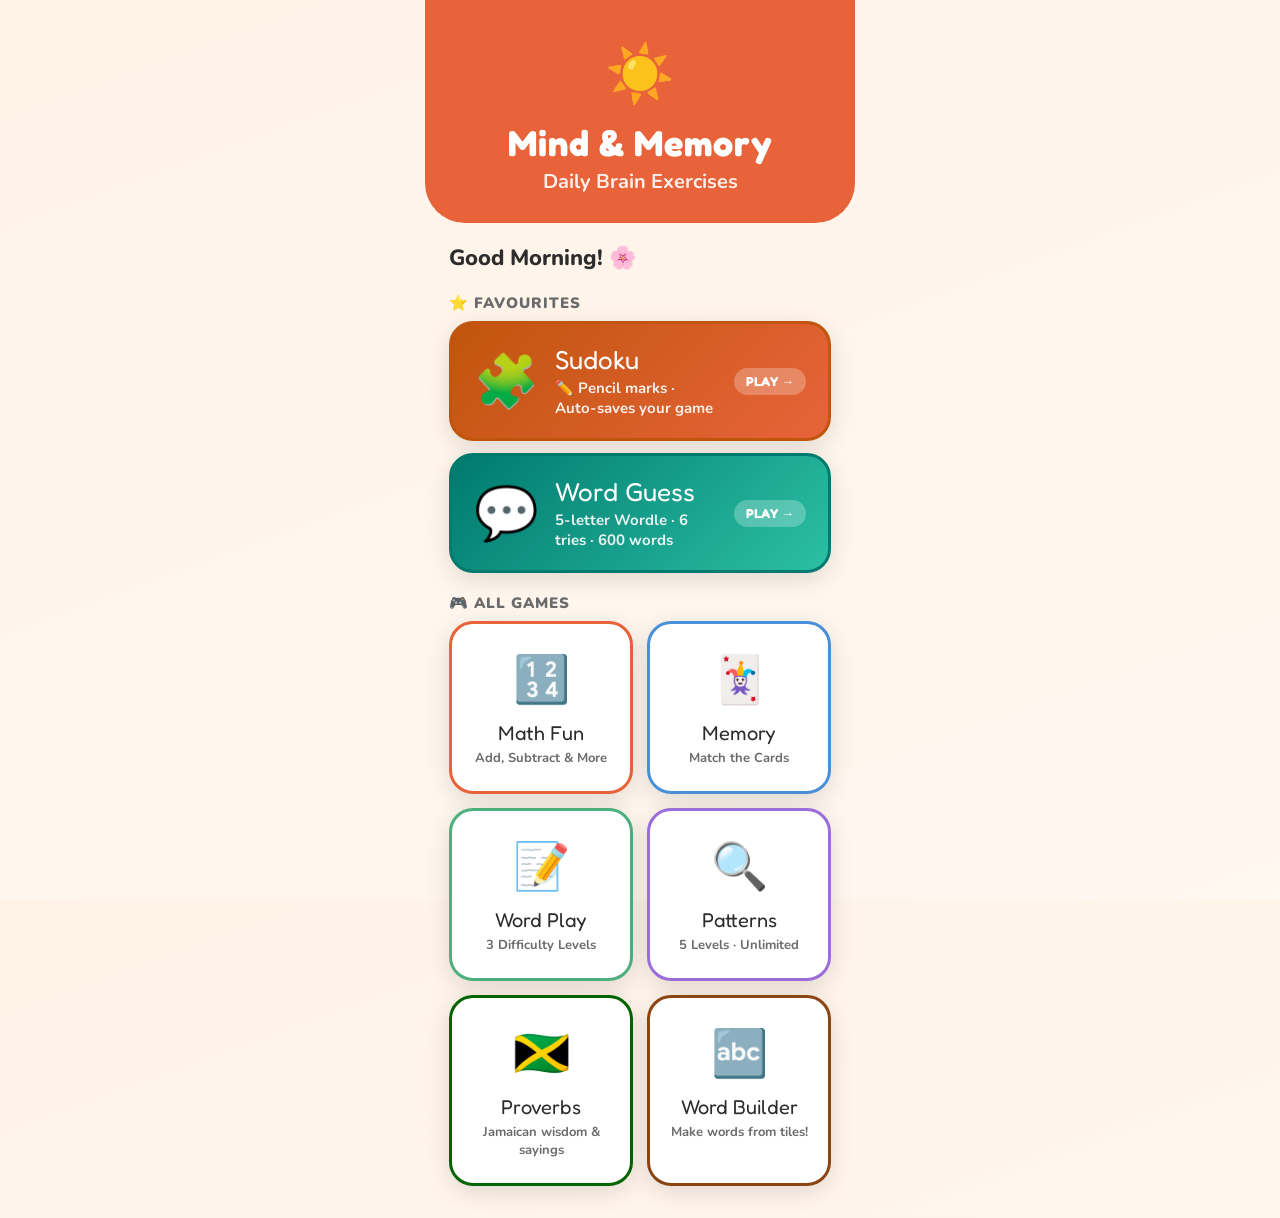
==== index.html @ 1f11b5a4 "scrabble add" ====
<!DOCTYPE html>
<html lang="en">
<head>
<meta charset="UTF-8">
<meta name="viewport" content="width=device-width, initial-scale=1.0, maximum-scale=1.0, minimum-scale=1.0, user-scalable=no">
<title>Mind & Memory</title>
<link rel="stylesheet" href="style.css">
<style>
  body { background: linear-gradient(160deg, #FFF3E8, #FFF8F0); }

  .home-header {
    background: var(--primary);
    padding: 36px 28px 28px;
    border-radius: 0 0 40px 40px;
    color: #fff; text-align: center;
  }
  .home-header .sun { font-size: 56px; margin-bottom: 8px; }
  .home-header h1   { font-family: 'Fredoka One', cursive; font-size: 36px; letter-spacing: 1px; margin-bottom: 4px; }
  .home-header p    { font-size: 20px; opacity: 0.9; font-weight: 700; }

  .home-greeting { padding: 20px 24px 6px; font-size: 22px; font-weight: 800; }

  /* ── Section labels ── */
  .section-label {
    padding: 14px 24px 8px;
    font-size: 15px; font-weight: 900;
    color: var(--subtext); letter-spacing: 1px;
    text-transform: uppercase;
  }

  /* ── Favourites row — full width cards, prominent ── */
  .favourites-row {
    display: flex; flex-direction: column;
    gap: 12px; padding: 0 24px 6px;
  }
  .fav-card {
    display: flex; align-items: center; gap: 16px;
    background: #fff; border-radius: var(--radius);
    padding: 20px 22px;
    box-shadow: var(--shadow);
    text-decoration: none; color: var(--text);
    border: 3px solid transparent;
    transition: transform 0.15s;
    -webkit-tap-highlight-color: transparent;
    user-select: none; position: relative; overflow: hidden;
  }
  .fav-card:active { transform: scale(0.97); }

  /* Sudoku — rich orange */
  .fav-card.sudoku {
    background: linear-gradient(135deg, #C0550D 0%, #E8633A 100%);
    border-color: #C0550D;
  }
  .fav-card.sudoku .fav-name,
  .fav-card.sudoku .fav-desc,
  .fav-card.sudoku .fav-badge { color: #fff; }

  /* Wordle — rich teal */
  .fav-card.wordle {
    background: linear-gradient(135deg, #007A6E 0%, #2BBFA4 100%);
    border-color: #007A6E;
  }
  .fav-card.wordle .fav-name,
  .fav-card.wordle .fav-desc,
  .fav-card.wordle .fav-badge { color: #fff; }

  .fav-icon  { font-size: 52px; flex-shrink: 0; }
  .fav-info  { flex: 1; }
  .fav-name  { font-family: 'Fredoka One', cursive; font-size: 26px; margin-bottom: 3px; }
  .fav-desc  { font-size: 15px; font-weight: 700; opacity: 0.9; }
  .fav-badge {
    font-family: 'Fredoka One', cursive;
    font-size: 13px; font-weight: 900;
    background: rgba(255,255,255,0.25);
    padding: 5px 12px; border-radius: 50px;
    flex-shrink: 0;
  }

  /* ── Regular game grid ── */
  .game-grid {
    display: grid; grid-template-columns: 1fr 1fr;
    gap: 14px; padding: 0 24px 32px;
  }
  .game-card {
    background: #fff; border-radius: var(--radius);
    padding: 24px 14px; text-align: center;
    box-shadow: var(--shadow); cursor: pointer;
    transition: transform 0.15s; border: 3px solid transparent;
    -webkit-tap-highlight-color: transparent; user-select: none;
    text-decoration: none; color: var(--text); display: block;
  }
  .game-card:active { transform: scale(0.96); }
  .game-card .icon      { font-size: 46px; margin-bottom: 10px; }
  .game-card .game-name { font-family: 'Fredoka One', cursive; font-size: 20px; margin-bottom: 4px; }
  .game-card .game-desc { font-size: 13px; color: var(--subtext); font-weight: 700; }

  .game-card.math     { border-color: var(--primary); }
  .game-card.memory   { border-color: var(--secondary); }
  .game-card.word     { border-color: var(--green); }
  .game-card.pattern  { border-color: var(--purple); }
  .game-card.proverbs { border-color: #006400; }
  .game-card.scrabble { border-color: #8B4513; }
</style>
</head>
<body>

<div class="home-header">
  <div class="sun">☀️</div>
  <h1>Mind & Memory</h1>
  <p>Daily Brain Exercises</p>
</div>

<div class="home-greeting" id="greeting">Good Morning! 🌸</div>

<!-- ── FAVOURITES ── -->
<div class="section-label">⭐ Favourites</div>
<div class="favourites-row">
  <a class="fav-card sudoku" href="sudoku.html">
    <div class="fav-icon">🧩</div>
    <div class="fav-info">
      <div class="fav-name">Sudoku</div>
      <div class="fav-desc">✏️ Pencil marks · Auto-saves your game</div>
    </div>
    <div class="fav-badge">PLAY →</div>
  </a>
  <a class="fav-card wordle" href="wordle.html">
    <div class="fav-icon">💬</div>
    <div class="fav-info">
      <div class="fav-name">Word Guess</div>
      <div class="fav-desc">5-letter Wordle · 6 tries · 600 words</div>
    </div>
    <div class="fav-badge">PLAY →</div>
  </a>
</div>

<!-- ── ALL GAMES ── -->
<div class="section-label">🎮 All Games</div>
<div class="game-grid">
  <a class="game-card math" href="math.html">
    <div class="icon">🔢</div>
    <div class="game-name">Math Fun</div>
    <div class="game-desc">Add, Subtract & More</div>
  </a>
  <a class="game-card memory" href="memory.html">
    <div class="icon">🃏</div>
    <div class="game-name">Memory</div>
    <div class="game-desc">Match the Cards</div>
  </a>
  <a class="game-card word" href="wordplay.html">
    <div class="icon">📝</div>
    <div class="game-name">Word Play</div>
    <div class="game-desc">3 Difficulty Levels</div>
  </a>
  <a class="game-card pattern" href="patterns.html">
    <div class="icon">🔍</div>
    <div class="game-name">Patterns</div>
    <div class="game-desc">5 Levels · Unlimited</div>
  </a>
  <a class="game-card proverbs" href="proverbs.html">
    <div class="icon">🇯🇲</div>
    <div class="game-name">Proverbs</div>
    <div class="game-desc">Jamaican wisdom & sayings</div>
  </a>
  <a class="game-card scrabble" href="scrabble.html">
    <div class="icon">🔤</div>
    <div class="game-name">Word Builder</div>
    <div class="game-desc">Make words from tiles!</div>
  </a>
</div>

<script>
  const h = new Date().getHours();
  document.getElementById('greeting').textContent =
    h < 12 ? 'Good Morning! 🌸' : h < 17 ? 'Good Afternoon! ☀️' : 'Good Evening! 🌙';
</script>
</body>
</html>
---- style.css ----
@import url('https://fonts.googleapis.com/css2?family=Nunito:wght@400;700;800;900&family=Fredoka+One&display=swap');

:root {
  --bg: #FFF8F0;
  --card: #FFFFFF;
  --primary: #E8633A;
  --secondary: #4A90D9;
  --green: #4CAF7D;
  --yellow: #F5C842;
  --purple: #9B6DD9;
  --teal: #2BBFA4;
  --text: #2C2C2C;
  --subtext: #6B6B6B;
  --border: #E8DDD0;
  --shadow: 0 6px 24px rgba(0,0,0,0.12);
  --radius: 24px;
}

/* Prevent double-tap zoom */
* {
  touch-action: manipulation;
}


* { box-sizing: border-box; margin: 0; padding: 0; }
html, body { height: 100%; }
body {
  font-family: 'Nunito', sans-serif;
  background: var(--bg);
  color: var(--text);
  max-width: 430px;
  margin: 0 auto;
  min-height: 100vh;
  overflow-x: hidden;
}

/* ── Back Button ── */
.back-btn {
  display: flex; align-items: center; gap: 10px;
  background: #fff; border: 3px solid var(--border);
  border-radius: 50px; padding: 14px 24px;
  font-size: 20px; font-weight: 800;
  font-family: 'Nunito', sans-serif;
  cursor: pointer; color: var(--text);
  margin: 20px 24px 0; width: fit-content;
  -webkit-tap-highlight-color: transparent;
  text-decoration: none;
}
.back-btn:active { transform: scale(0.96); }

/* ── Game Header ── */
.game-header {
  padding: 20px 24px 16px;
  display: flex; align-items: center; justify-content: space-between;
}
.game-title { font-family: 'Fredoka One', cursive; font-size: 28px; }
.score-badge {
  background: var(--yellow); border-radius: 50px;
  padding: 10px 20px; font-size: 20px; font-weight: 900;
}

/* ── Progress Bar ── */
.progress-bar-wrap {
  background: var(--border); border-radius: 50px;
  height: 12px; margin: 0 24px 16px; overflow: hidden;
}
.progress-bar-fill {
  height: 100%;
  background: linear-gradient(90deg, var(--primary), var(--yellow));
  border-radius: 50px; transition: width 0.4s ease;
}

/* ── Feedback ── */
.feedback-area {
  text-align: center; padding: 12px 24px;
  font-size: 26px; font-weight: 900; min-height: 52px;
}
.feedback-area.good { color: var(--green); }
.feedback-area.bad  { color: #EF5350; }
.feedback-area.hint { color: var(--teal); }

/* ── Result Popup Overlay ── */
.overlay {
  display: none; position: fixed; inset: 0;
  background: rgba(0,0,0,0.55); z-index: 100;
  align-items: center; justify-content: center;
}
.overlay.show { display: flex; }
.result-popup {
  background: #fff; border-radius: 32px;
  padding: 40px 32px; text-align: center;
  width: 88%; max-width: 360px;
  box-shadow: 0 20px 60px rgba(0,0,0,0.3);
}
.result-emoji { font-size: 72px; margin-bottom: 12px; }
.result-title { font-family: 'Fredoka One', cursive; font-size: 36px; margin-bottom: 8px; }
.result-score { font-size: 22px; color: var(--subtext); font-weight: 800; margin-bottom: 28px; }
.popup-btn {
  display: block; width: 100%;
  background: var(--primary); color: #fff; border: none;
  border-radius: 18px; padding: 20px;
  font-family: 'Fredoka One', cursive; font-size: 24px;
  cursor: pointer; margin-bottom: 14px;
  box-shadow: 0 4px 14px rgba(232,99,58,0.35);
  text-decoration: none; text-align: center;
}
.popup-btn.secondary {
  background: #fff; border: 3px solid var(--border);
  color: var(--text); box-shadow: none;
}
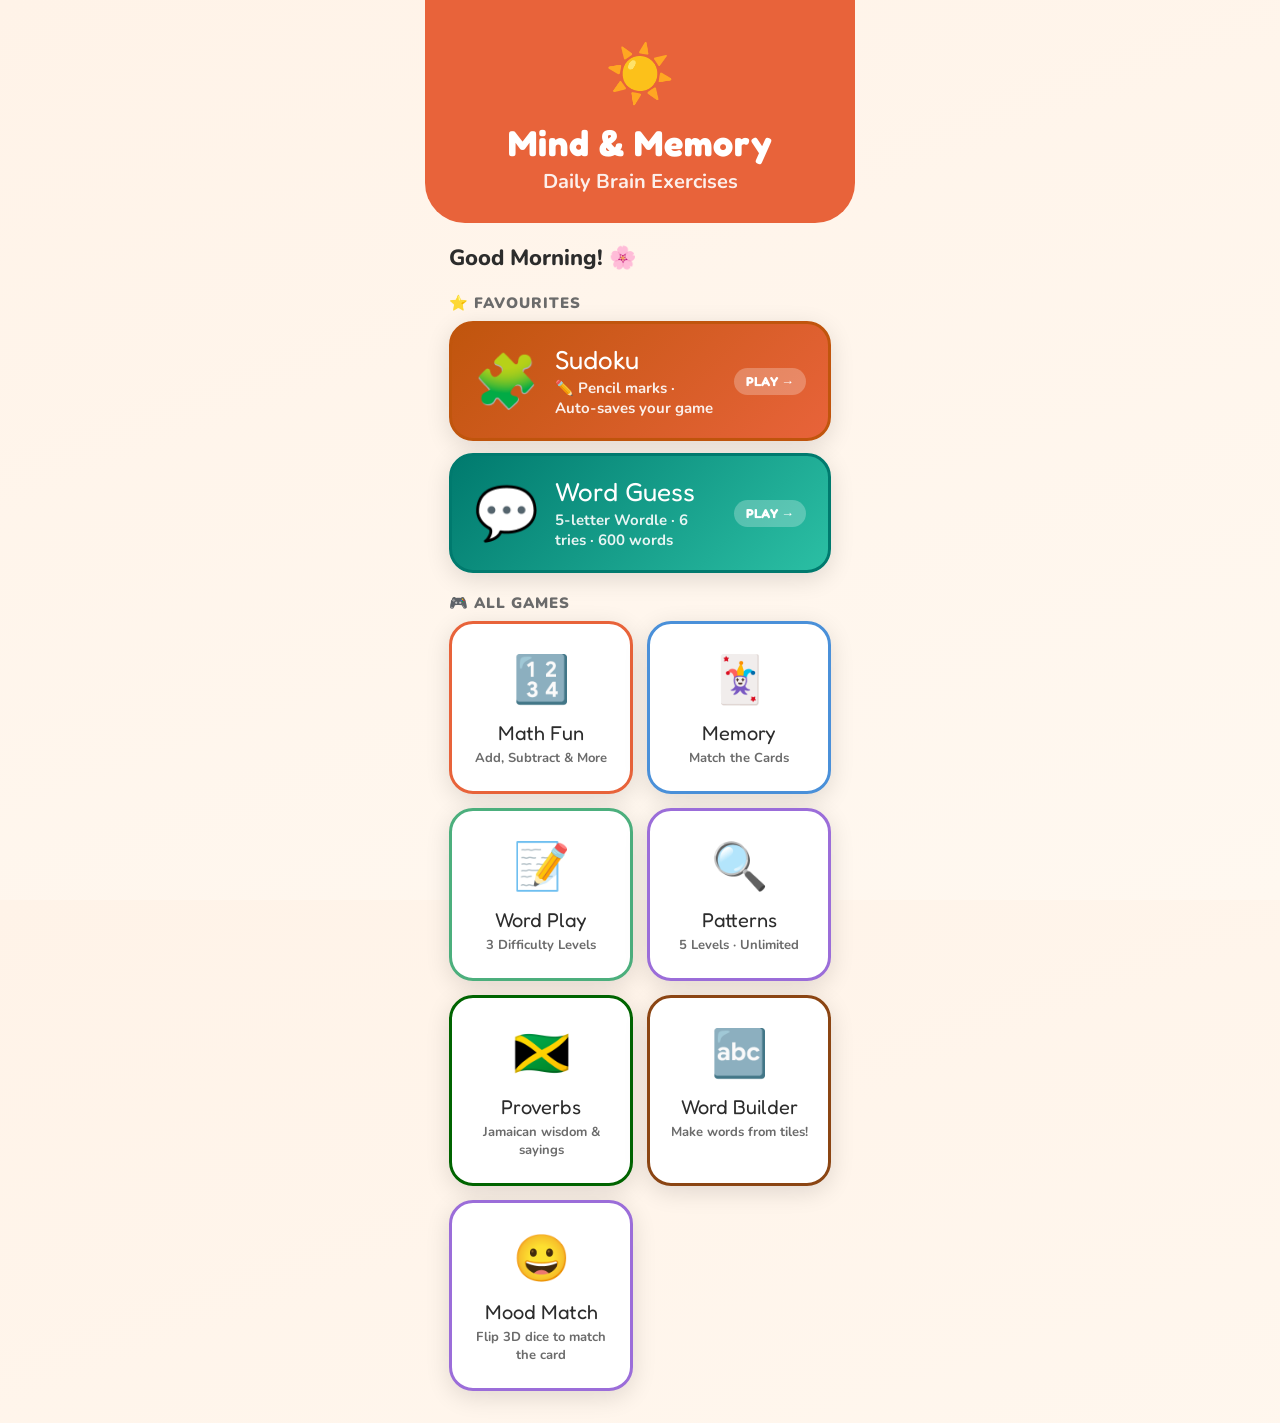
==== commit 951f79de: "Add Mood Match game — flip 3D dice to match the target card Players are shown a target card with thr" ====
--- a/index.html
+++ b/index.html
@@ -100,7 +100,13 @@
   .game-card.pattern  { border-color: var(--purple); }
   .game-card.proverbs { border-color: #006400; }
   .game-card.scrabble { border-color: #8B4513; }
+  .game-card.mood     { border-color: var(--purple); }
 </style>
+  <link rel="manifest" href="manifest.json">
+  <meta name="apple-mobile-web-app-capable" content="yes">
+  <meta name="apple-mobile-web-app-status-bar-style" content="black-translucent">
+  <meta name="apple-mobile-web-app-title" content="Mind &amp; Memory">
+  <meta name="theme-color" content="#E8633A">
 </head>
 <body>
 
@@ -166,6 +172,11 @@
     <div class="game-name">Word Builder</div>
     <div class="game-desc">Make words from tiles!</div>
   </a>
+  <a class="game-card mood" href="moodmatch.html">
+    <div class="icon">😀</div>
+    <div class="game-name">Mood Match</div>
+    <div class="game-desc">Flip 3D dice to match the card</div>
+  </a>
 </div>
 
 <script>
@@ -173,5 +184,10 @@
   document.getElementById('greeting').textContent =
     h < 12 ? 'Good Morning! 🌸' : h < 17 ? 'Good Afternoon! ☀️' : 'Good Evening! 🌙';
 </script>
+  <script>
+    if ("serviceWorker" in navigator) {
+      navigator.serviceWorker.register("/Mind-and-Memory/sw.js");
+    }
+  </script>
 </body>
 </html>
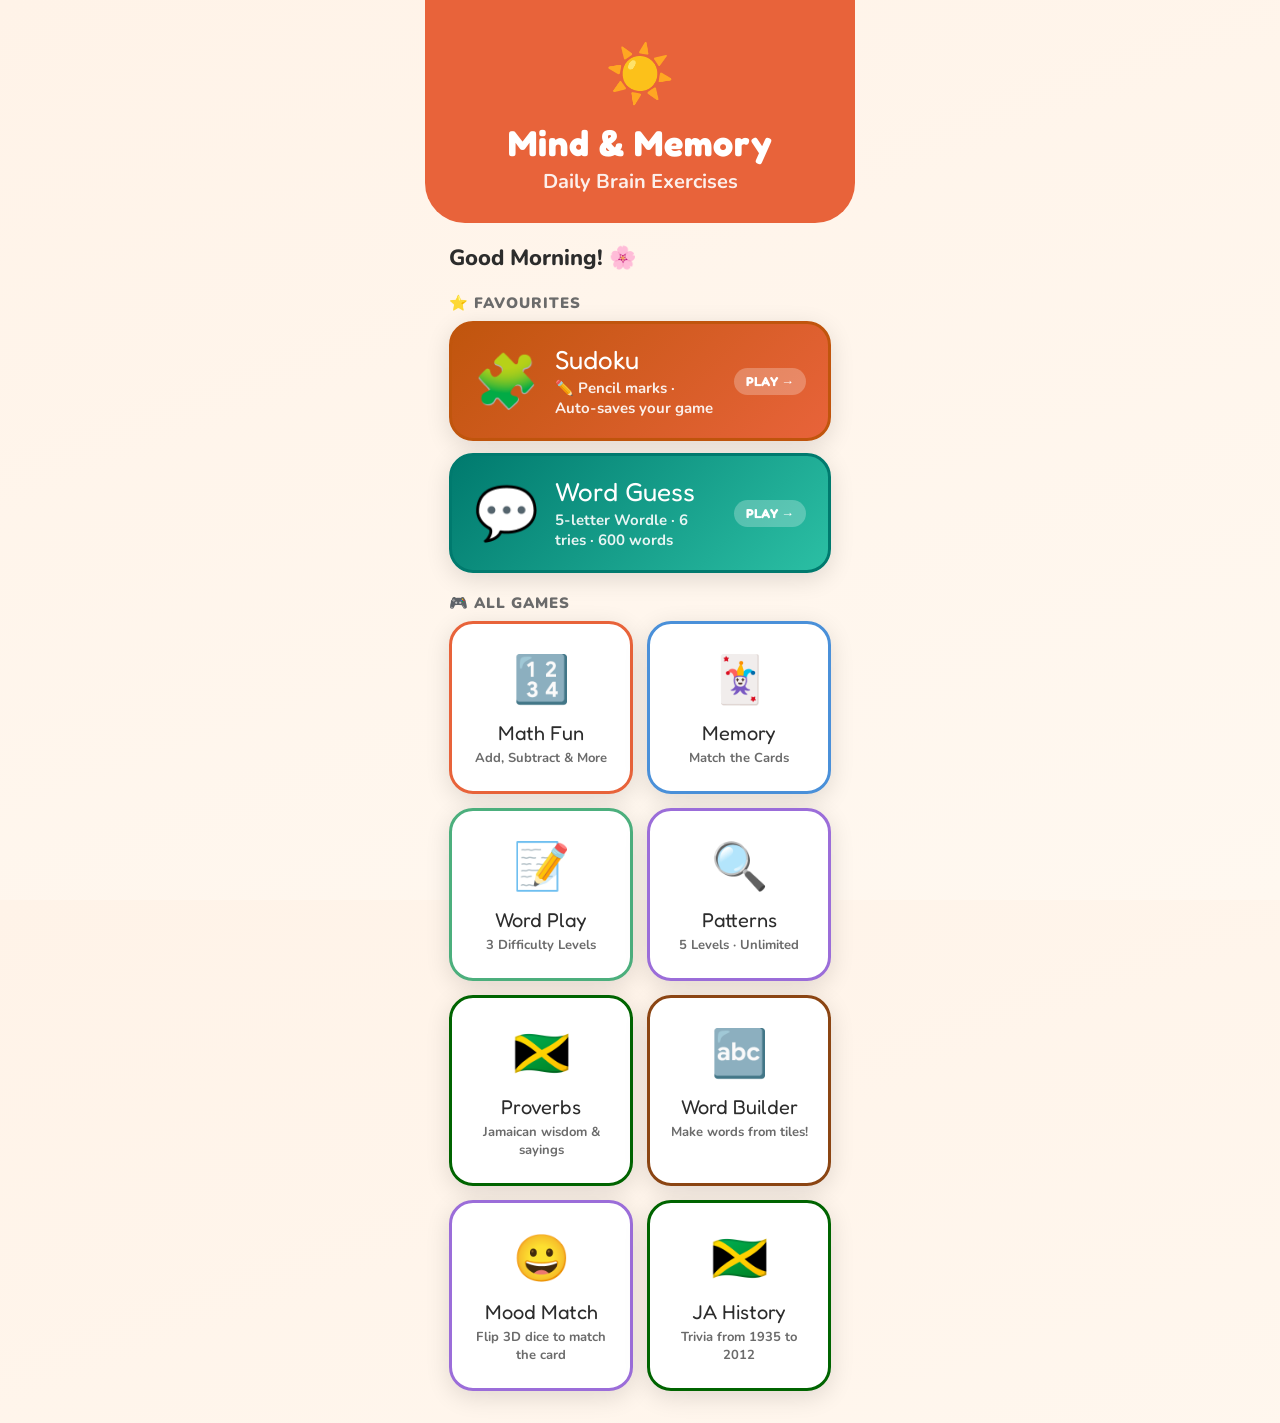
==== commit 387c3605: "Add Jamaican History trivia game (1935-2012) A new multiple-choice trivia game spanning Jamaica's la" ====
--- a/index.html
+++ b/index.html
@@ -101,6 +101,7 @@
   .game-card.proverbs { border-color: #006400; }
   .game-card.scrabble { border-color: #8B4513; }
   .game-card.mood     { border-color: var(--purple); }
+  .game-card.jhistory { border-color: #006400; }
 </style>
   <link rel="manifest" href="manifest.json">
   <meta name="apple-mobile-web-app-capable" content="yes">
@@ -177,6 +178,11 @@
     <div class="game-name">Mood Match</div>
     <div class="game-desc">Flip 3D dice to match the card</div>
   </a>
+  <a class="game-card jhistory" href="jhistory.html">
+    <div class="icon">🇯🇲</div>
+    <div class="game-name">JA History</div>
+    <div class="game-desc">Trivia from 1935 to 2012</div>
+  </a>
 </div>
 
 <script>
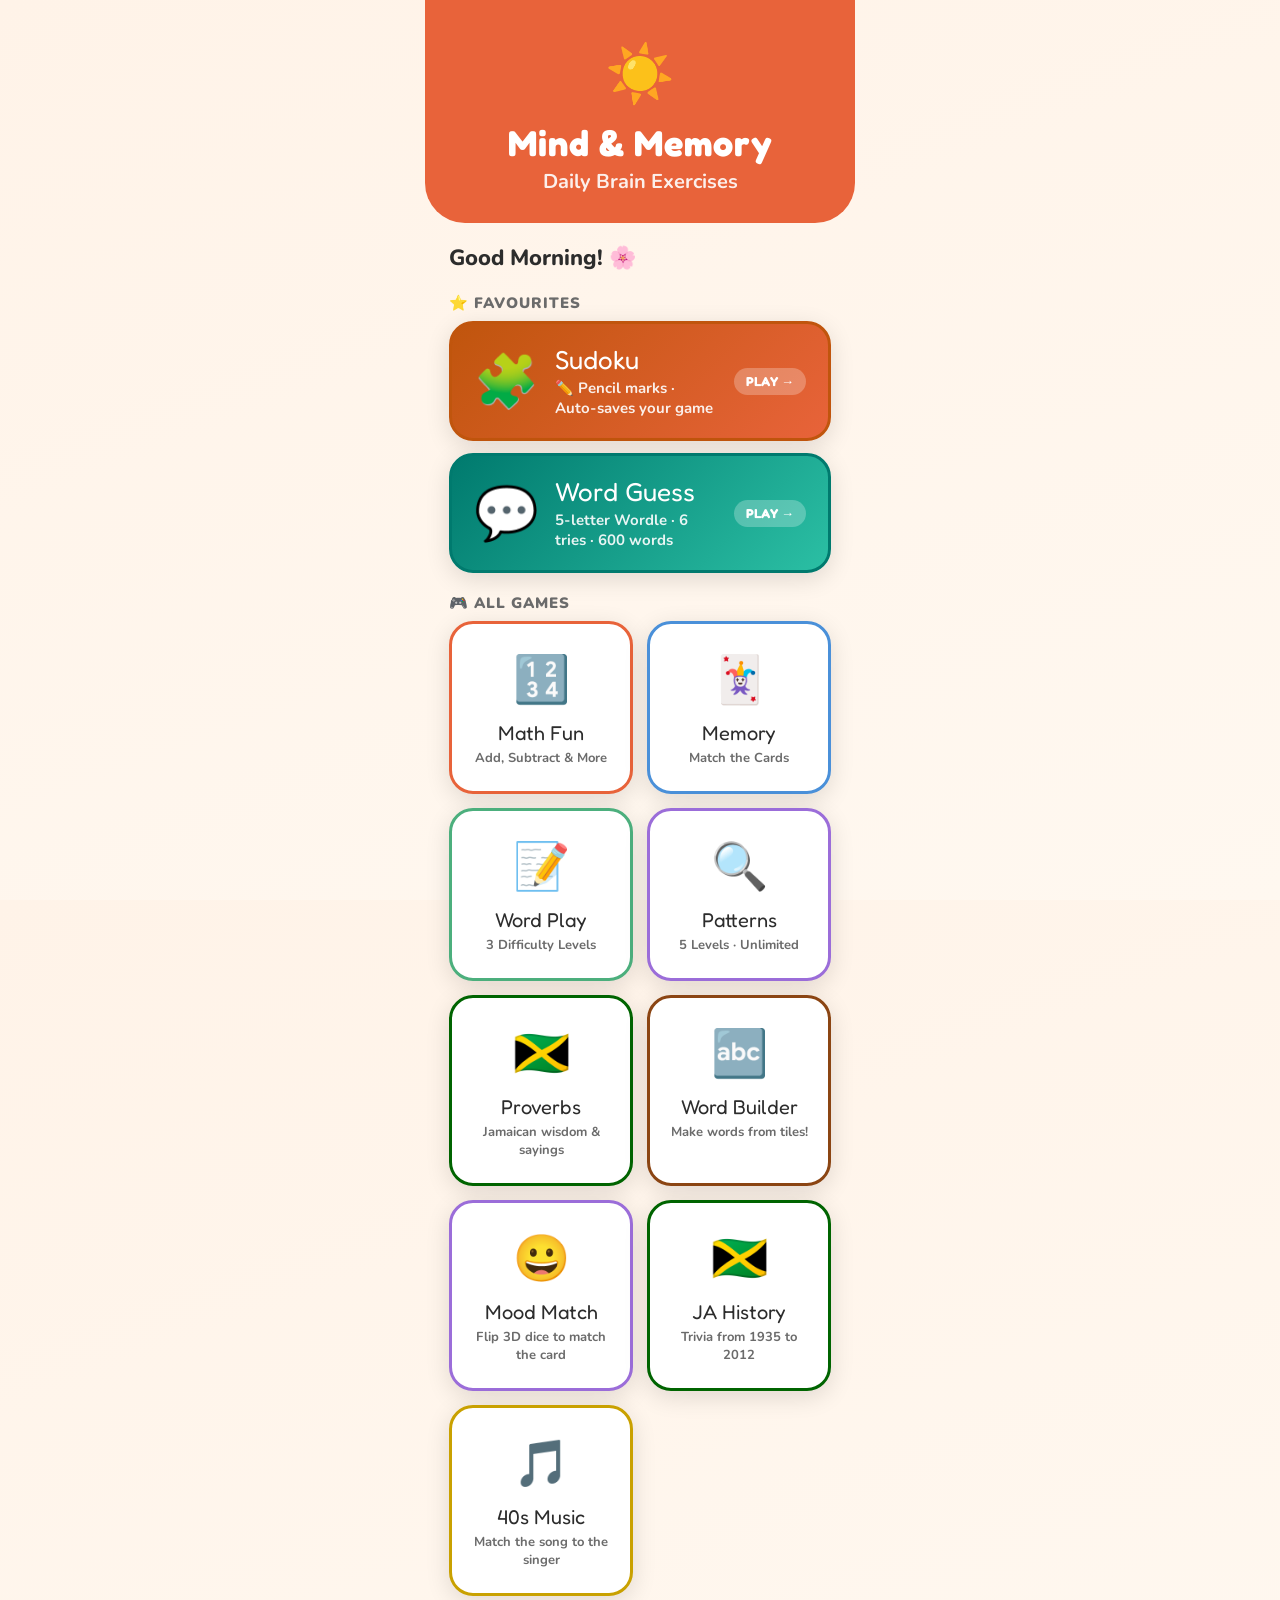
==== commit c2e23133: "Add 40s Music trivia and prevent question repeats in a single session 40s Music — new trivia game:  " ====
--- a/index.html
+++ b/index.html
@@ -102,6 +102,7 @@
   .game-card.scrabble { border-color: #8B4513; }
   .game-card.mood     { border-color: var(--purple); }
   .game-card.jhistory { border-color: #006400; }
+  .game-card.music40s { border-color: #C9A100; }
 </style>
   <link rel="manifest" href="manifest.json">
   <meta name="apple-mobile-web-app-capable" content="yes">
@@ -182,6 +183,11 @@
     <div class="icon">🇯🇲</div>
     <div class="game-name">JA History</div>
     <div class="game-desc">Trivia from 1935 to 2012</div>
+  </a>
+  <a class="game-card music40s" href="music40s.html">
+    <div class="icon">🎵</div>
+    <div class="game-name">40s Music</div>
+    <div class="game-desc">Match the song to the singer</div>
   </a>
 </div>
 
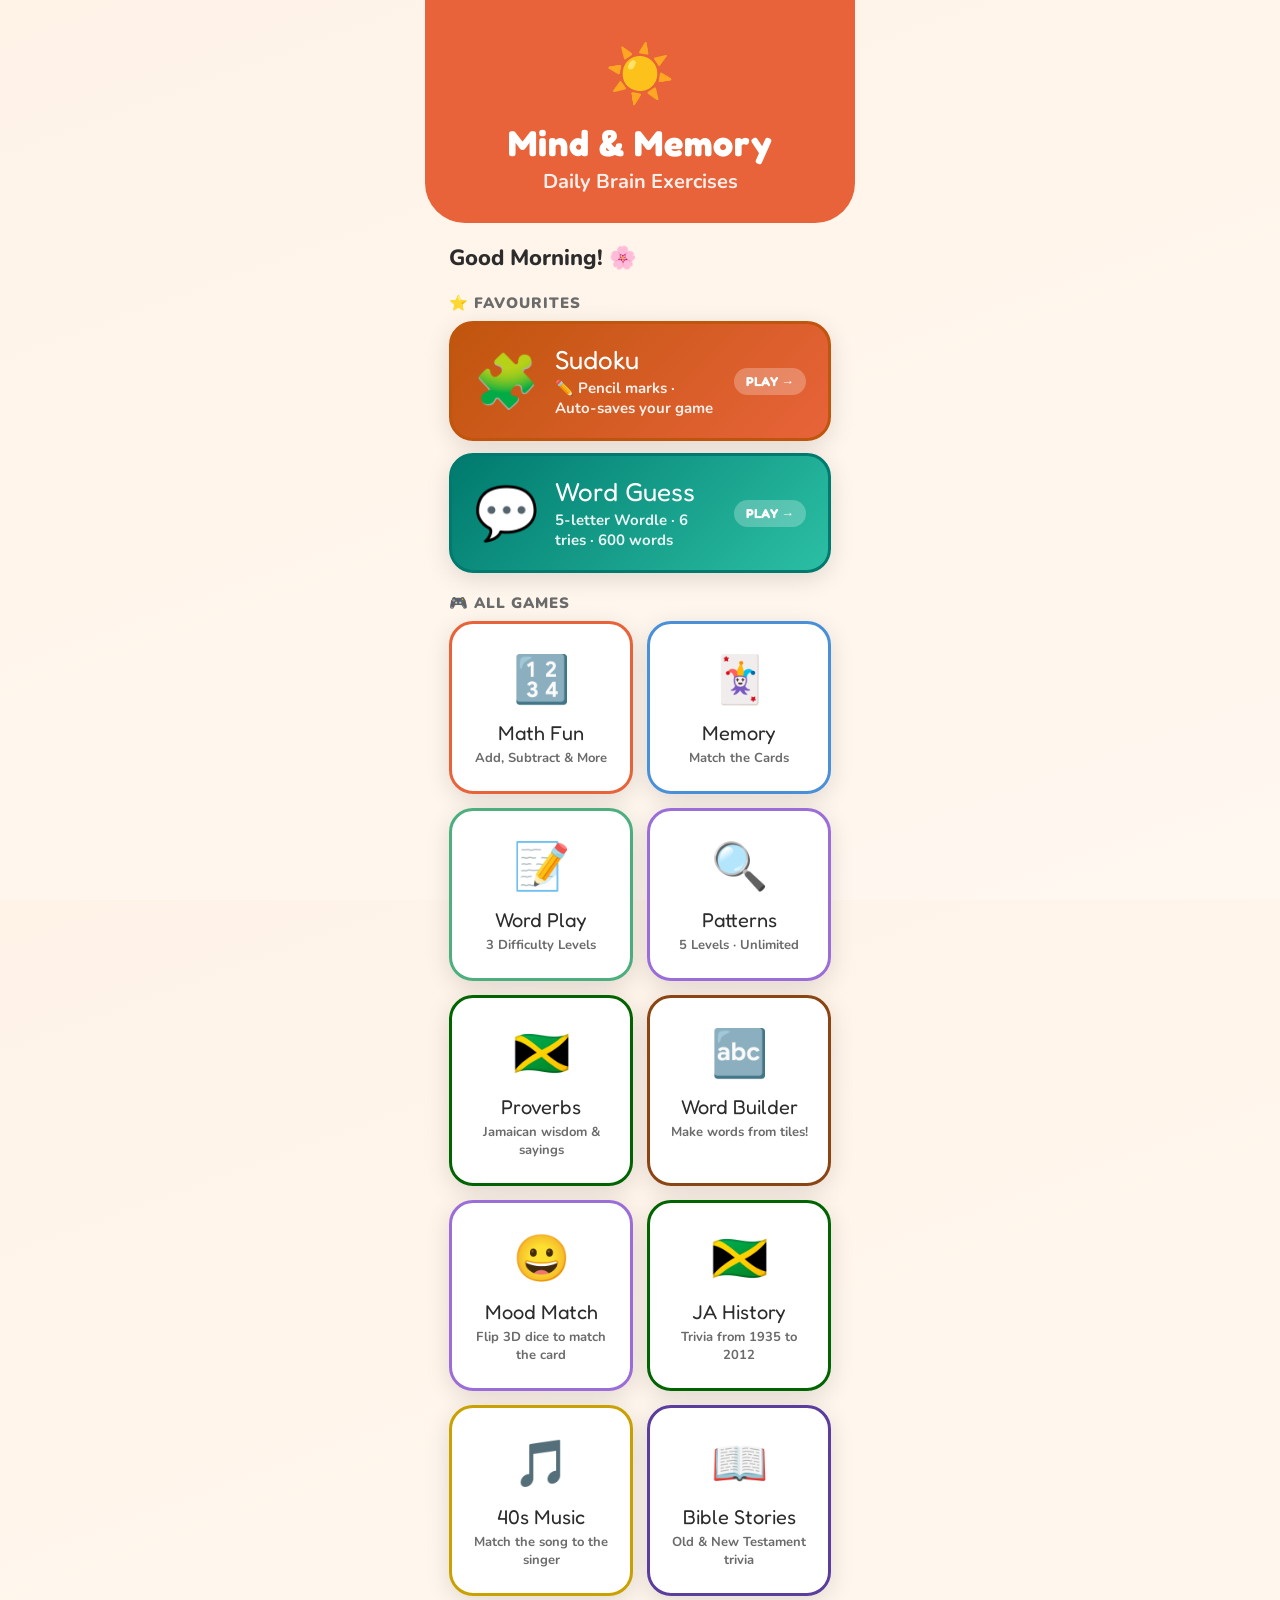
==== commit 94cf1700: "Add Bible Stories trivia game (starter — Genesis section) A new multiple-choice trivia game on bibli" ====
--- a/index.html
+++ b/index.html
@@ -103,6 +103,7 @@
   .game-card.mood     { border-color: var(--purple); }
   .game-card.jhistory { border-color: #006400; }
   .game-card.music40s { border-color: #C9A100; }
+  .game-card.bible    { border-color: #5A3D9C; }
 </style>
   <link rel="manifest" href="manifest.json">
   <meta name="apple-mobile-web-app-capable" content="yes">
@@ -188,6 +189,11 @@
     <div class="icon">🎵</div>
     <div class="game-name">40s Music</div>
     <div class="game-desc">Match the song to the singer</div>
+  </a>
+  <a class="game-card bible" href="biblestories.html">
+    <div class="icon">📖</div>
+    <div class="game-name">Bible Stories</div>
+    <div class="game-desc">Old & New Testament trivia</div>
   </a>
 </div>
 
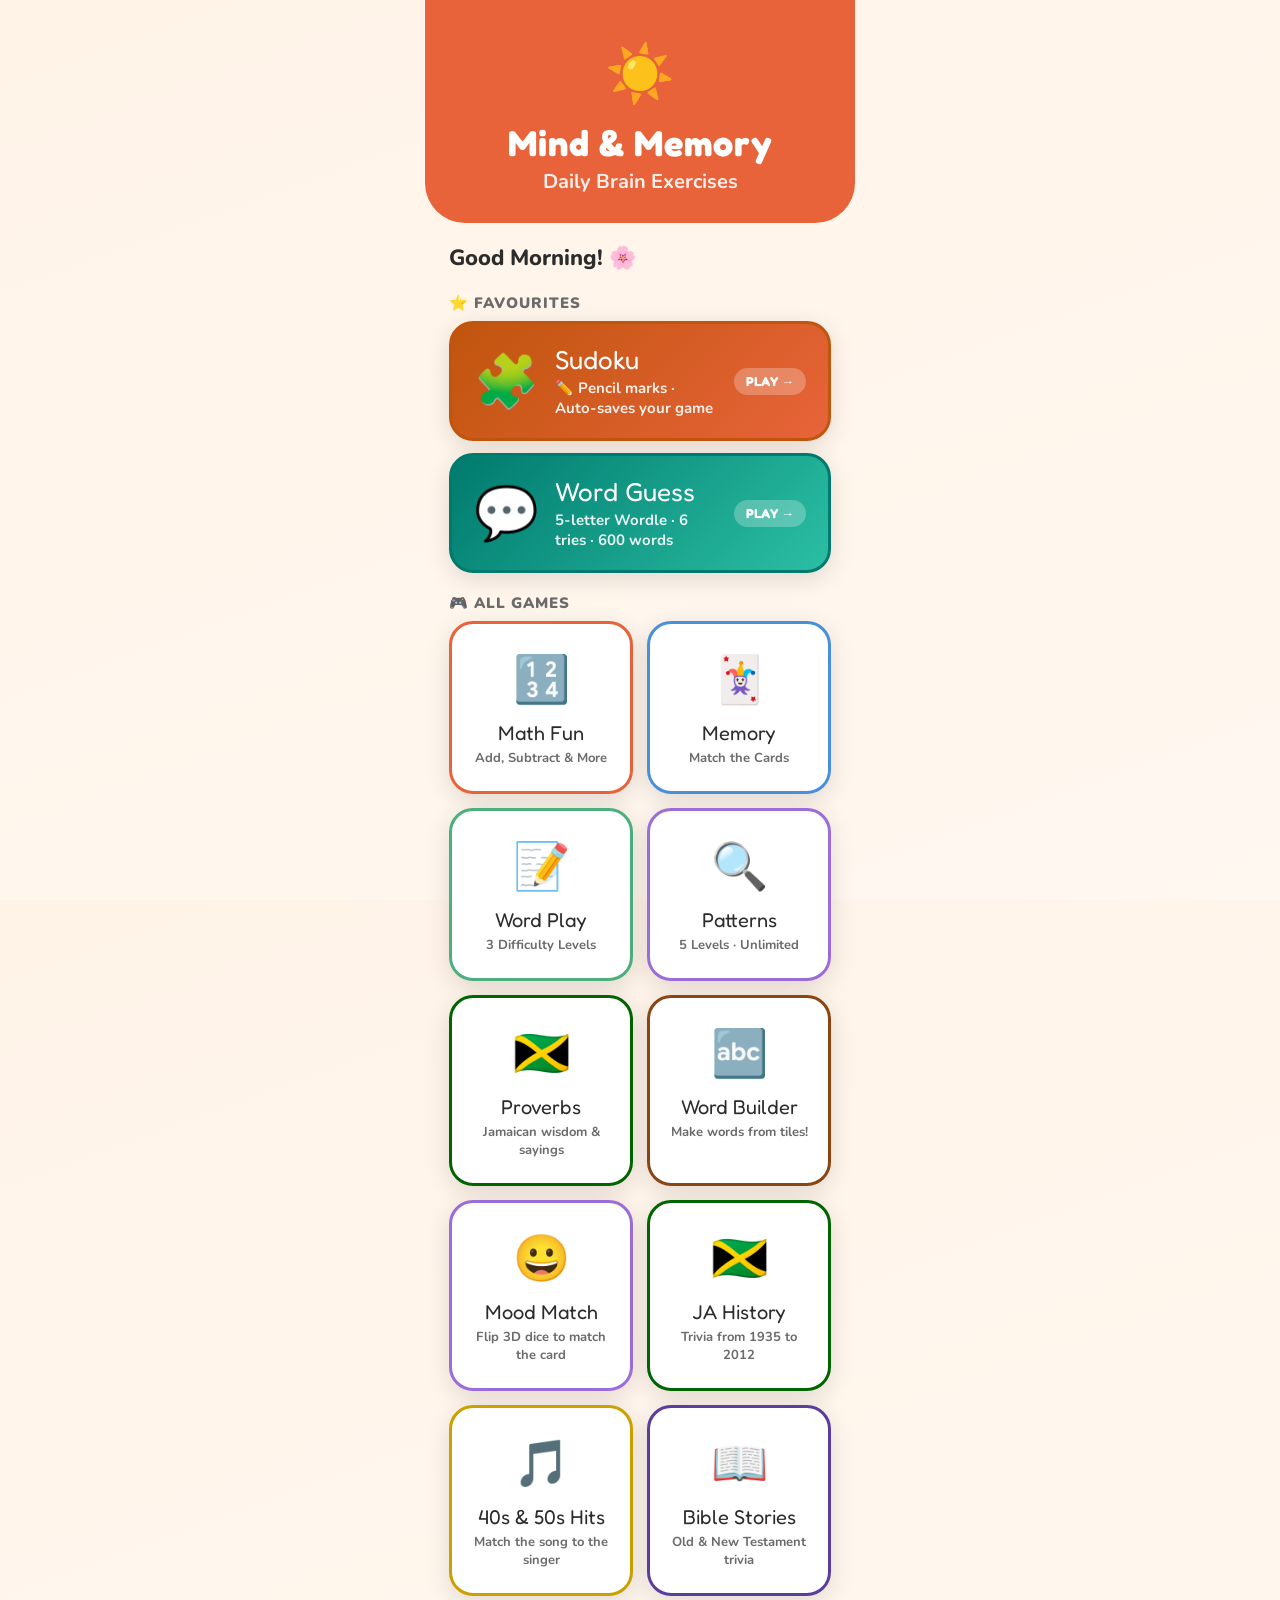
==== commit ad0a321f: "Music: rename to "40s & 50s Hits" and add 20 1950s recordings The crooners and pop stars in the orig" ====
--- a/index.html
+++ b/index.html
@@ -187,7 +187,7 @@
   </a>
   <a class="game-card music40s" href="music40s.html">
     <div class="icon">🎵</div>
-    <div class="game-name">40s Music</div>
+    <div class="game-name">40s & 50s Hits</div>
     <div class="game-desc">Match the song to the singer</div>
   </a>
   <a class="game-card bible" href="biblestories.html">
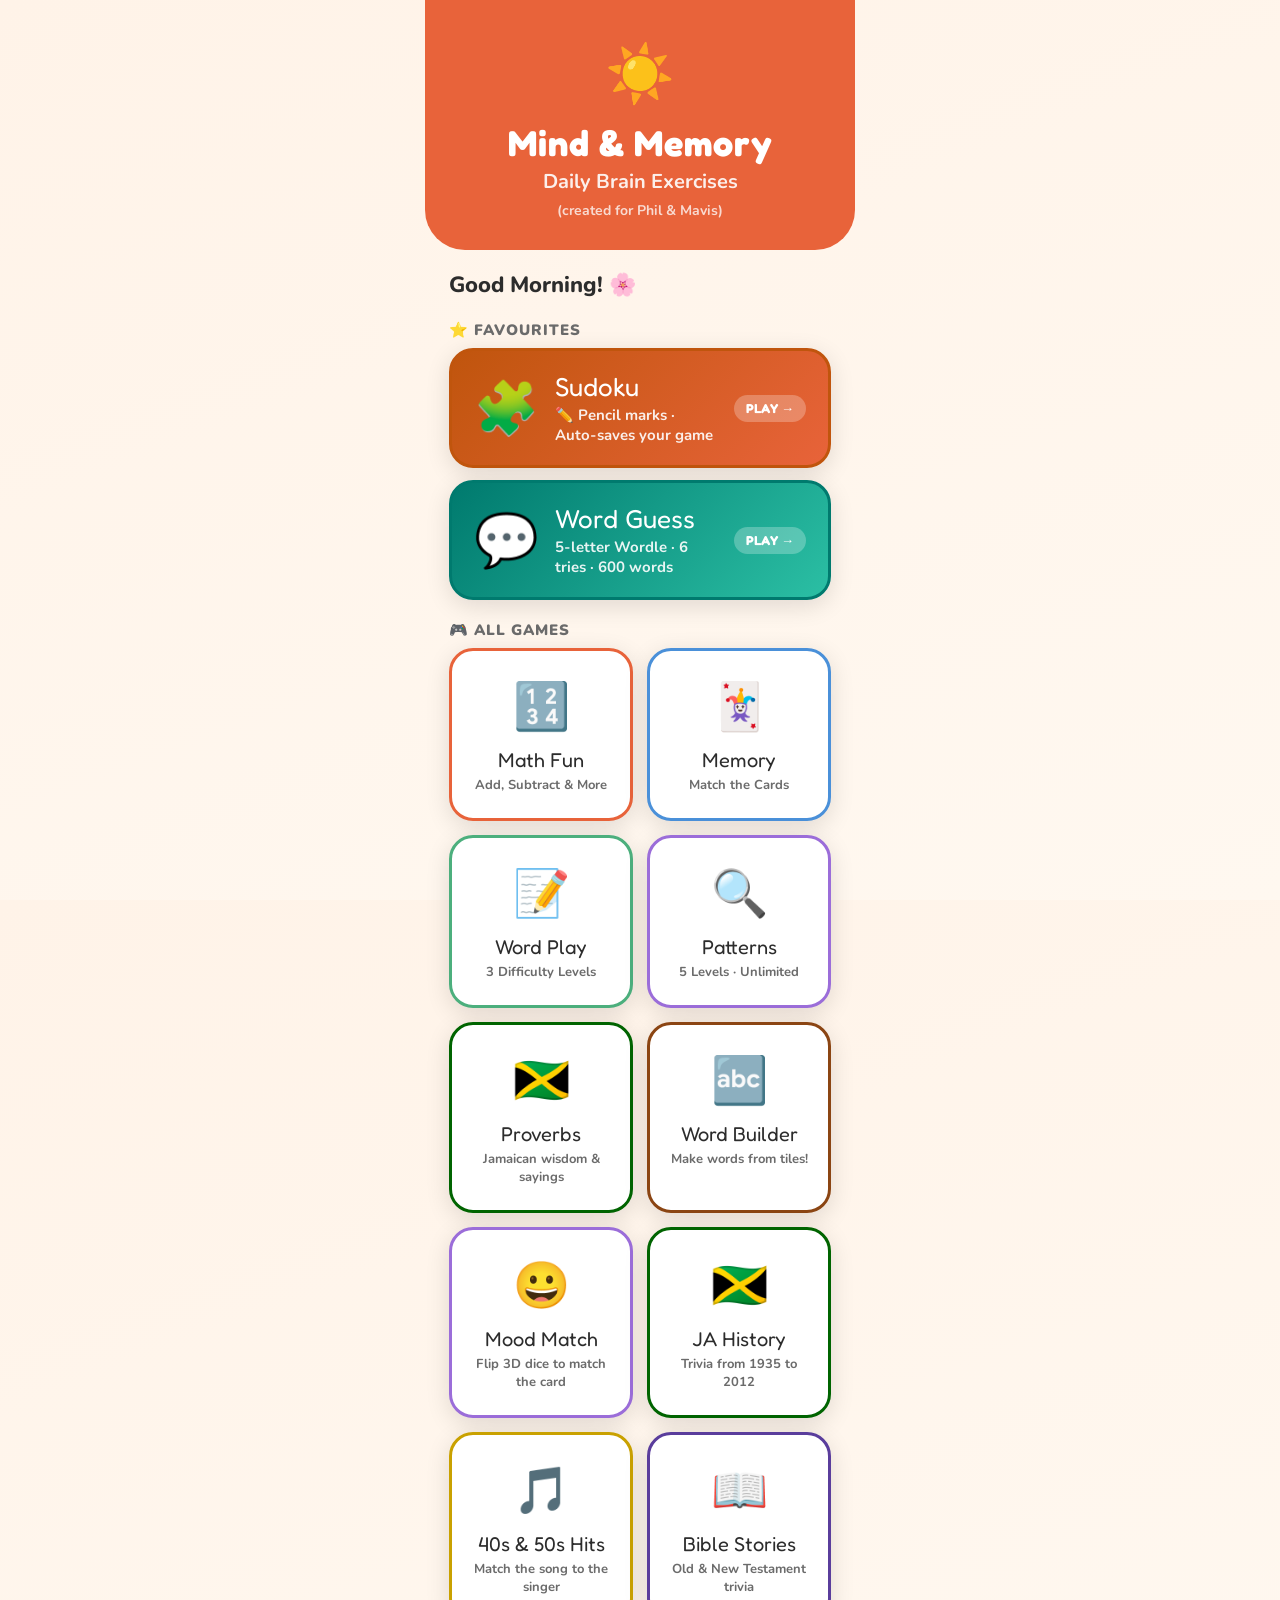
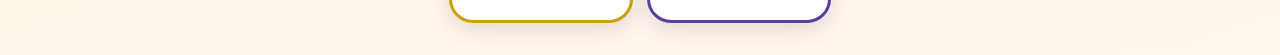
==== commit 2355a518: "Home header: add 'created for Phil & Mavis' subtitle" ====
--- a/index.html
+++ b/index.html
@@ -116,7 +116,7 @@
 <div class="home-header">
   <div class="sun">☀️</div>
   <h1>Mind & Memory</h1>
-  <p>Daily Brain Exercises</p>
+  <p>Daily Brain Exercises<br><span style="font-size:14px;font-weight:700;opacity:0.85">(created for Phil &amp; Mavis)</span></p>
 </div>
 
 <div class="home-greeting" id="greeting">Good Morning! 🌸</div>
